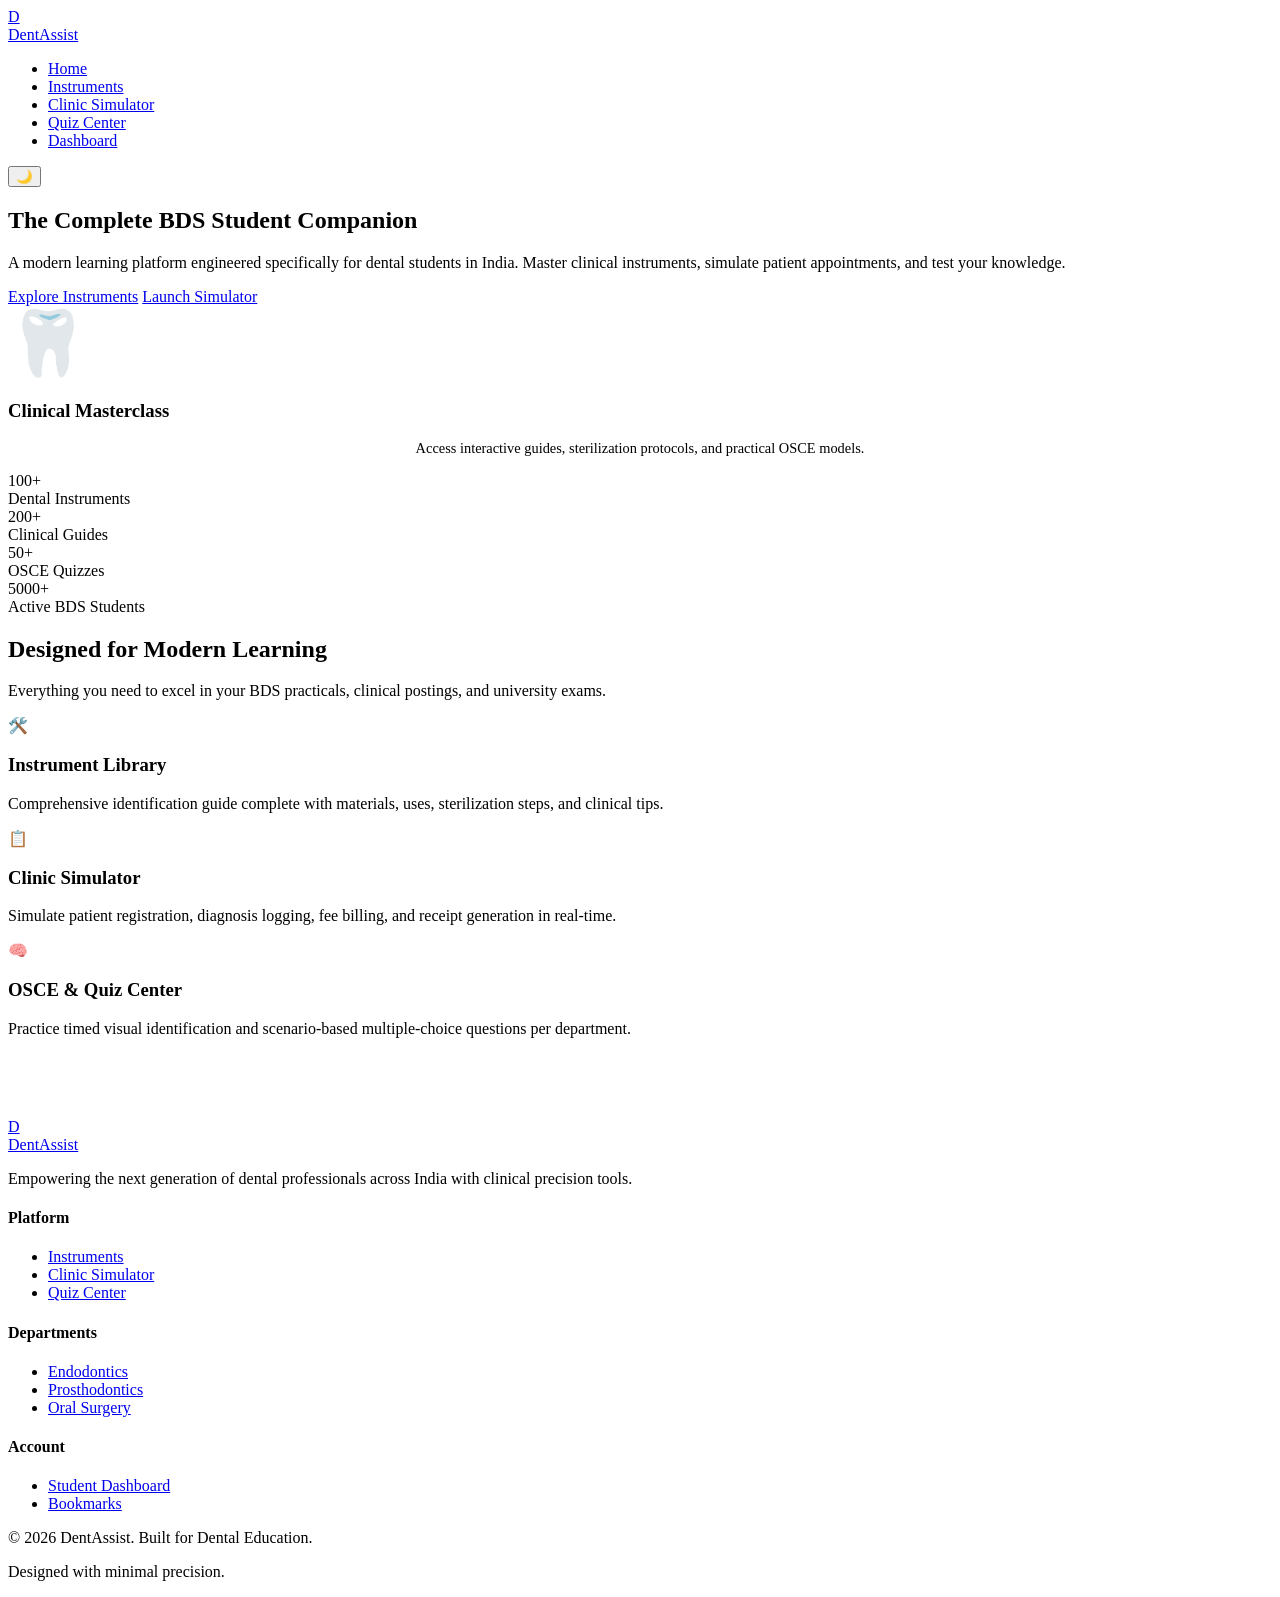
==== index.html @ b22a569e "Create index.html" ====
<!DOCTYPE html>
<html lang="en" data-theme="light">
<head>
  <meta charset="UTF-8">
  <meta name="viewport" content="width=device-width, initial-scale=1.0">
  <title>DentAssist – Modern Dental Education Platform</title>
  <link rel="stylesheet" href="css/style.css">
  <link rel="stylesheet" href="css/responsive.css">
</head>
<body>

  <nav class="navbar">
    <div class="container nav-container">
      <a href="index.html" class="logo">
        <div class="logo-icon">D</div>
        <span>DentAssist</span>
      </a>
      
      <ul class="nav-links" id="navLinks">
        <li><a href="index.html" class="active">Home</a></li>
        <li><a href="library.html">Instruments</a></li>
        <li><a href="appointment.html">Clinic Simulator</a></li>
        <li><a href="quiz.html">Quiz Center</a></li>
        <li><a href="dashboard.html">Dashboard</a></li>
      </ul>

      <div class="nav-actions">
        <button class="theme-btn" id="themeToggle" aria-label="Toggle Theme">🌙</button>
        <div class="hamburger" id="hamburger">
          <span></span>
          <span></span>
          <span></span>
        </div>
      </div>
    </div>
  </nav>

  <main>
    <section class="container hero">
      <div class="hero-content">
        <h1>The Complete BDS Student Companion</h1>
        <p>A modern learning platform engineered specifically for dental students in India. Master clinical instruments, simulate patient appointments, and test your knowledge.</p>
        <div class="hero-actions">
          <a href="library.html" class="btn btn-primary">Explore Instruments</a>
          <a href="appointment.html" class="btn btn-secondary">Launch Simulator</a>
        </div>
      </div>
      <div class="hero-illustration">
        <div style="font-size: 4rem; margin-bottom: 12px;">🦷</div>
        <h3>Clinical Masterclass</h3>
        <p style="color: var(--text-secondary); font-size: 0.9rem; text-align: center; margin-top: 8px;">Access interactive guides, sterilization protocols, and practical OSCE models.</p>
      </div>
    </section>

    <section class="container">
      <div class="stats-grid">
        <div class="stat-card">
          <div class="stat-number">100+</div>
          <div class="stat-label">Dental Instruments</div>
        </div>
        <div class="stat-card">
          <div class="stat-number">200+</div>
          <div class="stat-label">Clinical Guides</div>
        </div>
        <div class="stat-card">
          <div class="stat-number">50+</div>
          <div class="stat-label">OSCE Quizzes</div>
        </div>
        <div class="stat-card">
          <div class="stat-number">5000+</div>
          <div class="stat-label">Active BDS Students</div>
        </div>
      </div>
    </section>

    <section class="container" style="margin-bottom: 80px;">
      <div class="section-header">
        <h2>Designed for Modern Learning</h2>
        <p>Everything you need to excel in your BDS practicals, clinical postings, and university exams.</p>
      </div>

      <div class="features-grid">
        <div class="feature-card">
          <div class="feature-icon">🛠️</div>
          <h3>Instrument Library</h3>
          <p>Comprehensive identification guide complete with materials, uses, sterilization steps, and clinical tips.</p>
        </div>
        <div class="feature-card">
          <div class="feature-icon">📋</div>
          <h3>Clinic Simulator</h3>
          <p>Simulate patient registration, diagnosis logging, fee billing, and receipt generation in real-time.</p>
        </div>
        <div class="feature-card">
          <div class="feature-icon">🧠</div>
          <h3>OSCE & Quiz Center</h3>
          <p>Practice timed visual identification and scenario-based multiple-choice questions per department.</p>
        </div>
      </div>
    </section>
  </main>

  <footer>
    <div class="container">
      <div class="footer-grid">
        <div class="footer-brand">
          <a href="index.html" class="logo">
            <div class="logo-icon">D</div>
            <span>DentAssist</span>
          </a>
          <p>Empowering the next generation of dental professionals across India with clinical precision tools.</p>
        </div>
        <div class="footer-column">
          <h4>Platform</h4>
          <ul>
            <li><a href="library.html">Instruments</a></li>
            <li><a href="appointment.html">Clinic Simulator</a></li>
            <li><a href="quiz.html">Quiz Center</a></li>
          </ul>
        </div>
        <div class="footer-column">
          <h4>Departments</h4>
          <ul>
            <li><a href="library.html">Endodontics</a></li>
            <li><a href="library.html">Prosthodontics</a></li>
            <li><a href="library.html">Oral Surgery</a></li>
          </ul>
        </div>
        <div class="footer-column">
          <h4>Account</h4>
          <ul>
            <li><a href="dashboard.html">Student Dashboard</a></li>
            <li><a href="dashboard.html">Bookmarks</a></li>
          </ul>
        </div>
      </div>
      <div class="footer-bottom">
        <p>&copy; 2026 DentAssist. Built for Dental Education.</p>
        <p>Designed with minimal precision.</p>
      </div>
    </div>
  </footer>

  <script src="js/script.js"></script>
</body>
</html>
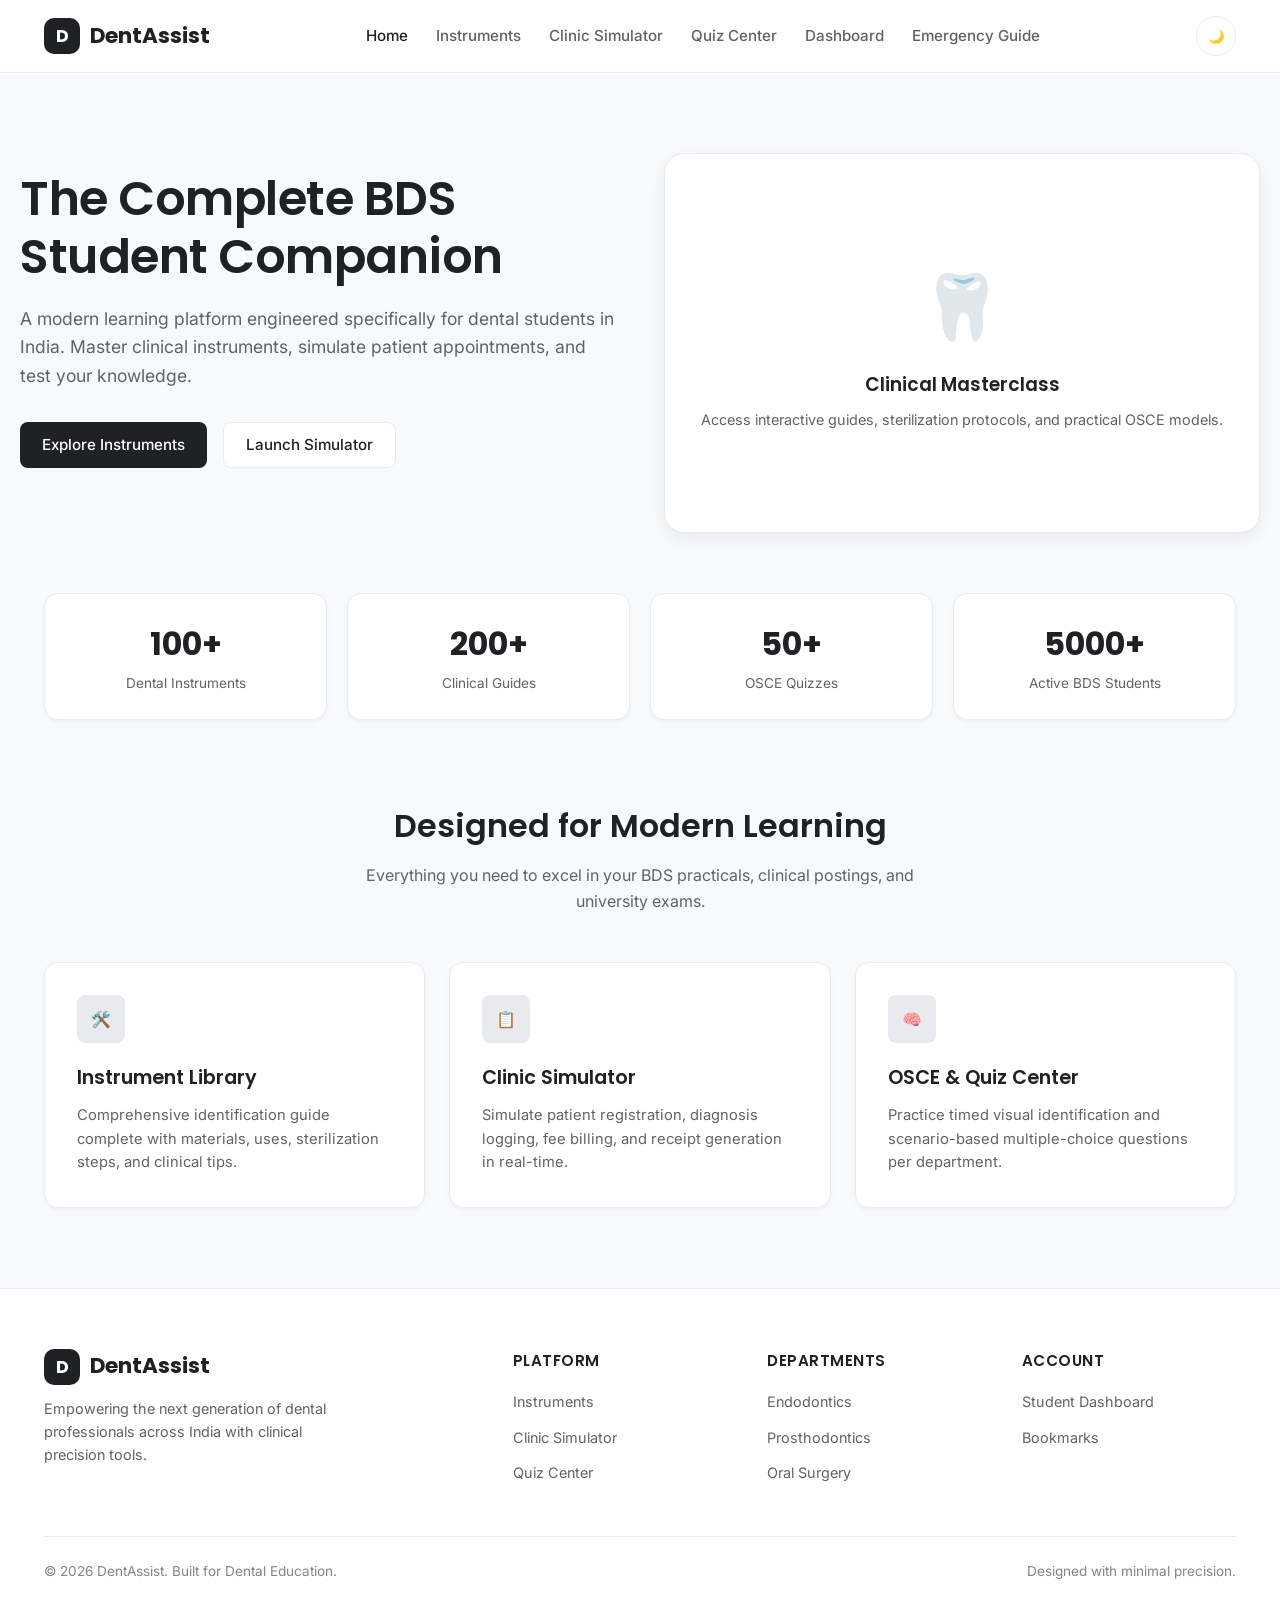
==== commit 38b087cc: "Update index.html" ====
--- a/index.html
+++ b/index.html
@@ -22,6 +22,7 @@
         <li><a href="appointment.html">Clinic Simulator</a></li>
         <li><a href="quiz.html">Quiz Center</a></li>
         <li><a href="dashboard.html">Dashboard</a></li>
+        <li><a href="emergency.html">Emergency Guide</a></li>
       </ul>
 
       <div class="nav-actions">
--- a/css/style.css
+++ b/css/style.css
@@ -0,0 +1,534 @@
+@import url('https://fonts.googleapis.com/css2?family=Inter:wght@300;400;500;600;700&family=Poppins:wght@500;600;700&display=swap');
+
+:root {
+  --bg-primary: #f8f9fa;
+  --bg-surface: #ffffff;
+  --bg-glass: rgba(255, 255, 255, 0.85);
+  --border-color: #e9ecef;
+  --border-hover: #ced4da;
+  --text-primary: #202124;
+  --text-secondary: #5f6368;
+  --text-muted: #80868b;
+  --accent: #3c4043;
+  --accent-light: #e8eaed;
+  --accent-blue: #1a73e8;
+  --shadow-sm: 0 2px 4px rgba(0, 0, 0, 0.04);
+  --shadow-md: 0 6px 16px rgba(0, 0, 0, 0.06);
+  --shadow-lg: 0 12px 32px rgba(0, 0, 0, 0.08);
+  --radius-sm: 8px;
+  --radius-md: 14px;
+  --radius-lg: 20px;
+  --font-heading: 'Poppins', sans-serif;
+  --font-body: 'Inter', sans-serif;
+  --transition: all 0.25s ease;
+}
+
+[data-theme="dark"] {
+  --bg-primary: #121212;
+  --bg-surface: #1e1e1e;
+  --bg-glass: rgba(30, 30, 30, 0.85);
+  --border-color: #2d2d2d;
+  --border-hover: #404040;
+  --text-primary: #e8eaed;
+  --text-secondary: #9aa0a6;
+  --text-muted: #5f6368;
+  --accent: #e8eaed;
+  --accent-light: #2d2d2d;
+  --shadow-sm: 0 2px 4px rgba(0, 0, 0, 0.2);
+  --shadow-md: 0 6px 16px rgba(0, 0, 0, 0.3);
+  --shadow-lg: 0 12px 32px rgba(0, 0, 0, 0.4);
+}
+
+* {
+  margin: 0;
+  padding: 0;
+  box-sizing: border-box;
+}
+
+body {
+  font-family: var(--font-body);
+  background-color: var(--bg-primary);
+  color: var(--text-primary);
+  line-height: 1.6;
+  transition: background-color 0.3s ease, color 0.3s ease;
+}
+
+h1, h2, h3, h4, h5, h6 {
+  font-family: var(--font-heading);
+  color: var(--text-primary);
+  font-weight: 600;
+}
+
+a {
+  text-decoration: none;
+  color: inherit;
+}
+
+ul {
+  list-style: none;
+}
+
+.container {
+  max-width: 1240px;
+  margin: 0 auto;
+  padding: 0 24px;
+}
+
+.navbar {
+  position: sticky;
+  top: 0;
+  z-index: 1000;
+  background-color: var(--bg-glass);
+  backdrop-filter: blur(12px);
+  border-bottom: 1px solid var(--border-color);
+  transition: var(--transition);
+}
+
+.nav-container {
+  display: flex;
+  align-items: center;
+  justify-content: space-between;
+  height: 72px;
+}
+
+.logo {
+  display: flex;
+  align-items: center;
+  gap: 10px;
+  font-family: var(--font-heading);
+  font-size: 1.35rem;
+  font-weight: 700;
+  color: var(--text-primary);
+}
+
+.logo-icon {
+  width: 36px;
+  height: 36px;
+  background: var(--text-primary);
+  color: var(--bg-surface);
+  border-radius: 10px;
+  display: flex;
+  align-items: center;
+  justify-content: center;
+  font-weight: 700;
+  font-size: 1.1rem;
+}
+
+.nav-links {
+  display: flex;
+  align-items: center;
+  gap: 28px;
+}
+
+.nav-links a {
+  font-size: 0.95rem;
+  font-weight: 500;
+  color: var(--text-secondary);
+  transition: var(--transition);
+  position: relative;
+}
+
+.nav-links a:hover,
+.nav-links a.active {
+  color: var(--text-primary);
+}
+
+.nav-actions {
+  display: flex;
+  align-items: center;
+  gap: 16px;
+}
+
+.theme-btn, .icon-btn {
+  background: var(--bg-surface);
+  border: 1px solid var(--border-color);
+  color: var(--text-primary);
+  width: 40px;
+  height: 40px;
+  border-radius: 50%;
+  display: flex;
+  align-items: center;
+  justify-content: center;
+  cursor: pointer;
+  transition: var(--transition);
+}
+
+.theme-btn:hover, .icon-btn:hover {
+  border-color: var(--border-hover);
+  transform: translateY(-2px);
+}
+
+.hamburger {
+  display: none;
+  flex-direction: column;
+  gap: 5px;
+  cursor: pointer;
+}
+
+.hamburger span {
+  width: 24px;
+  height: 2px;
+  background-color: var(--text-primary);
+  transition: var(--transition);
+}
+
+.btn {
+  display: inline-flex;
+  align-items: center;
+  justify-content: center;
+  gap: 8px;
+  padding: 10px 22px;
+  border-radius: var(--radius-sm);
+  font-size: 0.95rem;
+  font-weight: 500;
+  cursor: pointer;
+  transition: var(--transition);
+  border: none;
+}
+
+.btn-primary {
+  background-color: var(--text-primary);
+  color: var(--bg-surface);
+}
+
+.btn-primary:hover {
+  opacity: 0.9;
+  transform: translateY(-1px);
+  box-shadow: var(--shadow-sm);
+}
+
+.btn-secondary {
+  background-color: var(--bg-surface);
+  color: var(--text-primary);
+  border: 1px solid var(--border-color);
+}
+
+.btn-secondary:hover {
+  background-color: var(--accent-light);
+  border-color: var(--border-hover);
+}
+
+.hero {
+  padding: 80px 0 60px;
+  display: grid;
+  grid-template-columns: 1fr 1fr;
+  gap: 48px;
+  align-items: center;
+}
+
+.hero-content h1 {
+  font-size: 3rem;
+  line-height: 1.2;
+  margin-bottom: 20px;
+  letter-spacing: -0.5px;
+}
+
+.hero-content p {
+  font-size: 1.1rem;
+  color: var(--text-secondary);
+  margin-bottom: 32px;
+}
+
+.hero-actions {
+  display: flex;
+  gap: 16px;
+  margin-bottom: 48px;
+}
+
+.hero-illustration {
+  background-color: var(--bg-surface);
+  border: 1px solid var(--border-color);
+  border-radius: var(--radius-lg);
+  padding: 32px;
+  height: 380px;
+  display: flex;
+  flex-direction: column;
+  justify-content: center;
+  align-items: center;
+  box-shadow: var(--shadow-md);
+  position: relative;
+  overflow: hidden;
+}
+
+.stats-grid {
+  display: grid;
+  grid-template-columns: repeat(4, 1fr);
+  gap: 20px;
+  margin-bottom: 80px;
+}
+
+.stat-card {
+  background: var(--bg-surface);
+  border: 1px solid var(--border-color);
+  border-radius: var(--radius-md);
+  padding: 24px;
+  text-align: center;
+  box-shadow: var(--shadow-sm);
+  transition: var(--transition);
+}
+
+.stat-card:hover {
+  transform: translateY(-4px);
+  box-shadow: var(--shadow-md);
+}
+
+.stat-number {
+  font-size: 2rem;
+  font-weight: 700;
+  font-family: var(--font-heading);
+  margin-bottom: 4px;
+}
+
+.stat-label {
+  font-size: 0.85rem;
+  color: var(--text-secondary);
+}
+
+.section-header {
+  text-align: center;
+  max-width: 600px;
+  margin: 0 auto 48px;
+}
+
+.section-header h2 {
+  font-size: 2rem;
+  margin-bottom: 12px;
+}
+
+.section-header p {
+  color: var(--text-secondary);
+}
+
+.features-grid {
+  display: grid;
+  grid-template-columns: repeat(3, 1fr);
+  gap: 24px;
+  margin-bottom: 80px;
+}
+
+.feature-card {
+  background: var(--bg-surface);
+  border: 1px solid var(--border-color);
+  border-radius: var(--radius-md);
+  padding: 32px;
+  box-shadow: var(--shadow-sm);
+  transition: var(--transition);
+}
+
+.feature-card:hover {
+  transform: translateY(-4px);
+  box-shadow: var(--shadow-md);
+}
+
+.feature-icon {
+  width: 48px;
+  height: 48px;
+  background-color: var(--accent-light);
+  border-radius: var(--radius-sm);
+  display: flex;
+  align-items: center;
+  justify-content: center;
+  margin-bottom: 20px;
+  font-weight: 700;
+}
+
+.feature-card h3 {
+  font-size: 1.2rem;
+  margin-bottom: 10px;
+}
+
+.feature-card p {
+  font-size: 0.92rem;
+  color: var(--text-secondary);
+}
+
+.filter-bar {
+  display: flex;
+  gap: 16px;
+  margin-bottom: 32px;
+  flex-wrap: wrap;
+  align-items: center;
+  justify-content: space-between;
+}
+
+.search-box {
+  position: relative;
+  flex: 1;
+  min-width: 280px;
+}
+
+.search-box input {
+  width: 100%;
+  padding: 12px 16px 12px 42px;
+  border-radius: var(--radius-sm);
+  border: 1px solid var(--border-color);
+  background: var(--bg-surface);
+  color: var(--text-primary);
+  font-family: var(--font-body);
+  font-size: 0.95rem;
+  outline: none;
+  transition: var(--transition);
+}
+
+.search-box input:focus {
+  border-color: var(--text-primary);
+}
+
+.search-box::before {
+  content: '🔍';
+  position: absolute;
+  left: 14px;
+  top: 50%;
+  transform: translateY(-50%);
+  font-size: 0.9rem;
+  opacity: 0.6;
+}
+
+.filter-select {
+  padding: 12px 16px;
+  border-radius: var(--radius-sm);
+  border: 1px solid var(--border-color);
+  background: var(--bg-surface);
+  color: var(--text-primary);
+  font-family: var(--font-body);
+  font-size: 0.95rem;
+  outline: none;
+  cursor: pointer;
+}
+
+.cards-grid {
+  display: grid;
+  grid-template-columns: repeat(auto-fill, minmax(300px, 1fr));
+  gap: 24px;
+  margin-bottom: 60px;
+}
+
+.instrument-card {
+  background: var(--bg-surface);
+  border: 1px solid var(--border-color);
+  border-radius: var(--radius-md);
+  overflow: hidden;
+  box-shadow: var(--shadow-sm);
+  transition: var(--transition);
+  display: flex;
+  flex-direction: column;
+}
+
+.instrument-card:hover {
+  transform: translateY(-4px);
+  box-shadow: var(--shadow-md);
+}
+
+.card-image {
+  height: 180px;
+  background-color: var(--accent-light);
+  display: flex;
+  align-items: center;
+  justify-content: center;
+  position: relative;
+}
+
+.card-image img {
+  max-width: 80%;
+  max-height: 80%;
+  object-fit: contain;
+}
+
+.card-tag {
+  position: absolute;
+  top: 12px;
+  right: 12px;
+  background: var(--bg-surface);
+  border: 1px solid var(--border-color);
+  padding: 4px 10px;
+  border-radius: 20px;
+  font-size: 0.75rem;
+  font-weight: 600;
+  text-transform: uppercase;
+}
+
+.card-body {
+  padding: 20px;
+  display: flex;
+  flex-direction: column;
+  flex: 1;
+}
+
+.card-title {
+  font-size: 1.1rem;
+  margin-bottom: 8px;
+}
+
+.card-meta {
+  font-size: 0.85rem;
+  color: var(--text-secondary);
+  margin-bottom: 12px;
+}
+
+.card-text {
+  font-size: 0.9rem;
+  color: var(--text-secondary);
+  margin-bottom: 16px;
+  flex: 1;
+}
+
+.card-footer {
+  display: flex;
+  justify-content: space-between;
+  align-items: center;
+  border-top: 1px solid var(--border-color);
+  padding-top: 12px;
+  margin-top: auto;
+}
+
+footer {
+  background: var(--bg-surface);
+  border-top: 1px solid var(--border-color);
+  padding: 60px 0 30px;
+  margin-top: 10px;
+}
+
+.footer-grid {
+  display: grid;
+  grid-template-columns: 2fr repeat(3, 1fr);
+  gap: 40px;
+  margin-bottom: 40px;
+}
+
+.footer-brand p {
+  color: var(--text-secondary);
+  font-size: 0.9rem;
+  margin-top: 12px;
+  max-width: 300px;
+}
+
+.footer-column h4 {
+  font-size: 0.95rem;
+  margin-bottom: 16px;
+  text-transform: uppercase;
+  letter-spacing: 0.5px;
+}
+
+.footer-column ul li {
+  margin-bottom: 10px;
+}
+
+.footer-column ul a {
+  color: var(--text-secondary);
+  font-size: 0.9rem;
+  transition: var(--transition);
+}
+
+.footer-column ul a:hover {
+  color: var(--text-primary);
+}
+
+.footer-bottom {
+  border-top: 1px solid var(--border-color);
+  padding-top: 24px;
+  display: flex;
+  justify-content: space-between;
+  align-items: center;
+  font-size: 0.85rem;
+  color: var(--text-muted);
+}
--- a/css/responsive.css
+++ b/css/responsive.css
@@ -0,0 +1,64 @@
+@media (max-width: 992px) {
+  .hero {
+    grid-template-columns: 1fr;
+    padding: 40px 0;
+  }
+  
+  .hero-illustration {
+    height: 280px;
+  }
+  
+  .stats-grid {
+    grid-template-columns: repeat(2, 1fr);
+  }
+  
+  .features-grid {
+    grid-template-columns: repeat(2, 1fr);
+  }
+  
+  .footer-grid {
+    grid-template-columns: 1fr 1fr;
+  }
+}
+
+@media (max-width: 768px) {
+  .nav-links {
+    position: fixed;
+    top: 72px;
+    left: -100%;
+    width: 100%;
+    height: calc(100vh - 72px);
+    background-color: var(--bg-surface);
+    flex-direction: column;
+    padding: 40px 24px;
+    align-items: flex-start;
+    transition: 0.3s ease;
+    border-top: 1px solid var(--border-color);
+  }
+
+  .nav-links.active {
+    left: 0;
+  }
+
+  .hamburger {
+    display: flex;
+  }
+
+  .features-grid {
+    grid-template-columns: 1fr;
+  }
+
+  .stats-grid {
+    grid-template-columns: repeat(2, 1fr);
+  }
+
+  .footer-grid {
+    grid-template-columns: 1fr;
+  }
+
+  .footer-bottom {
+    flex-direction: column;
+    gap: 12px;
+    text-align: center;
+  }
+}
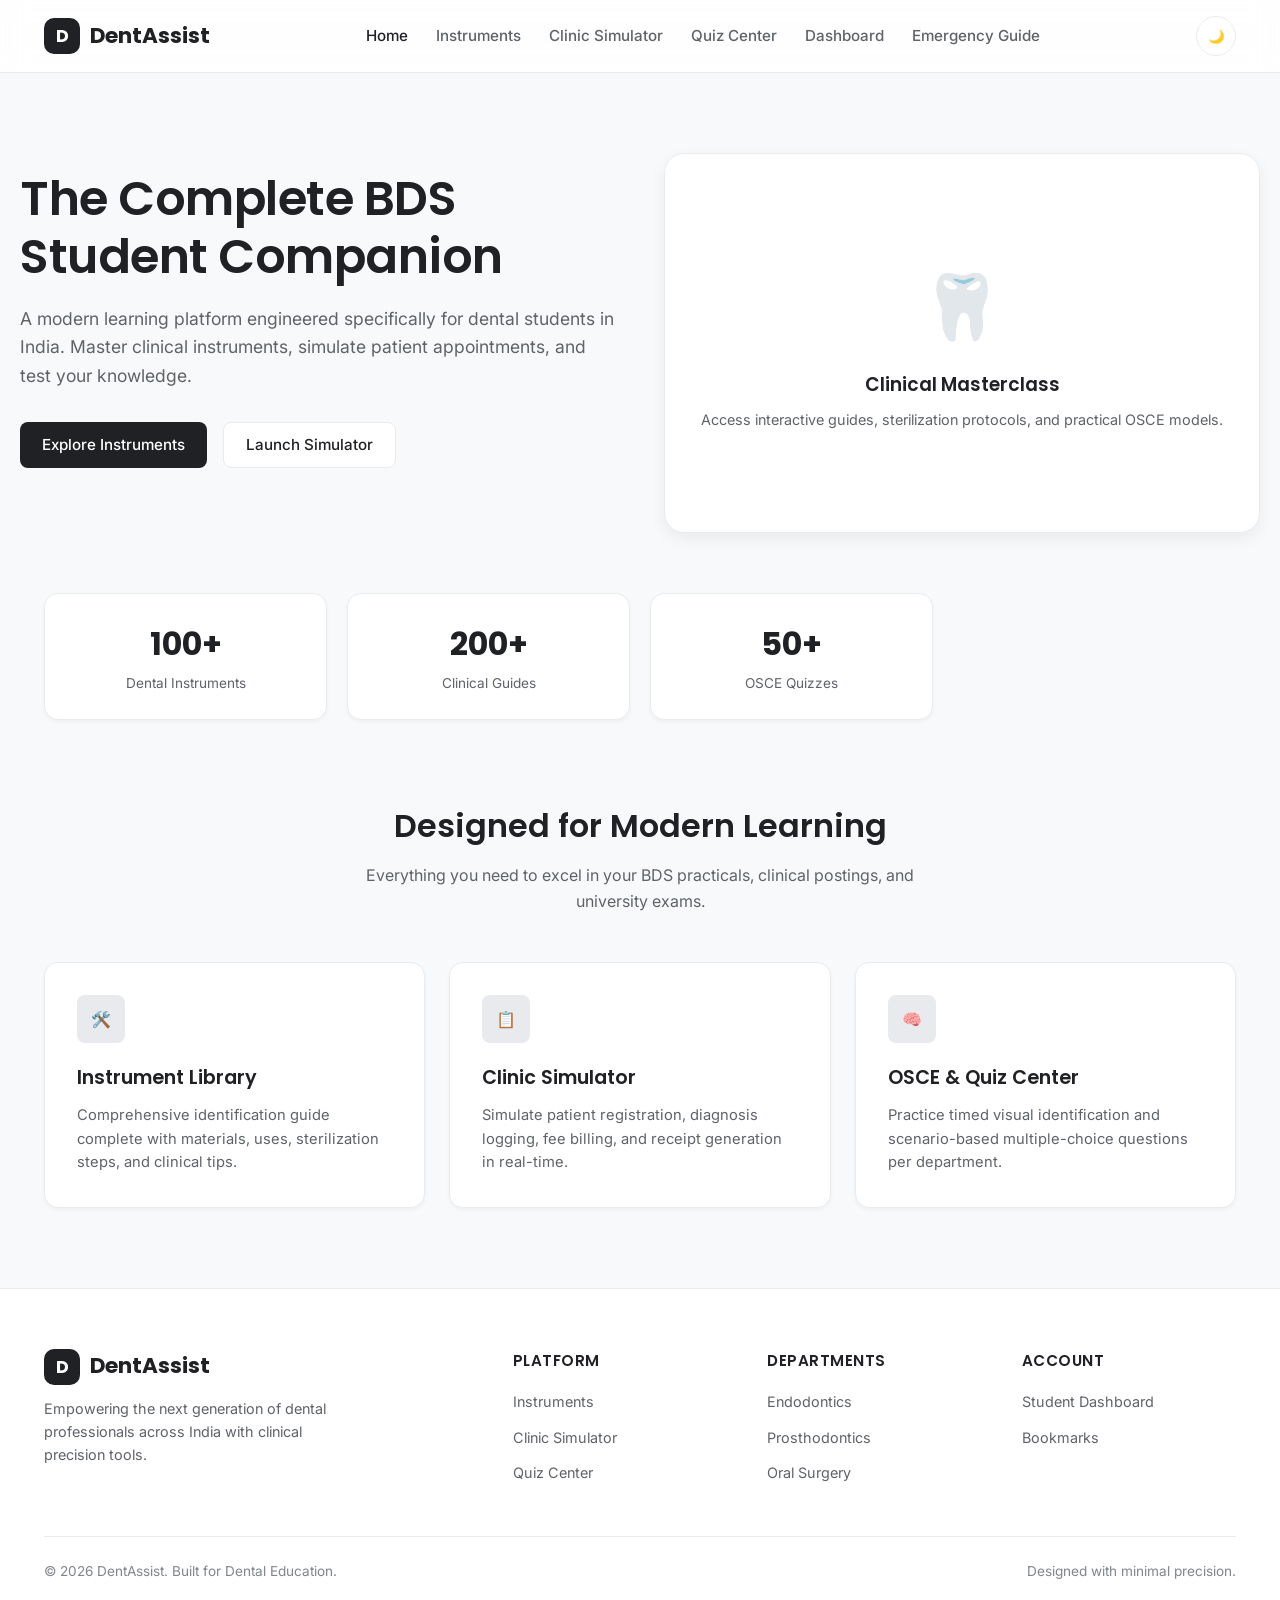
==== commit e4a30f06: "Update index.html" ====
--- a/index.html
+++ b/index.html
@@ -67,10 +67,7 @@
           <div class="stat-number">50+</div>
           <div class="stat-label">OSCE Quizzes</div>
         </div>
-        <div class="stat-card">
-          <div class="stat-number">5000+</div>
-          <div class="stat-label">Active BDS Students</div>
-        </div>
+        
       </div>
     </section>
 
